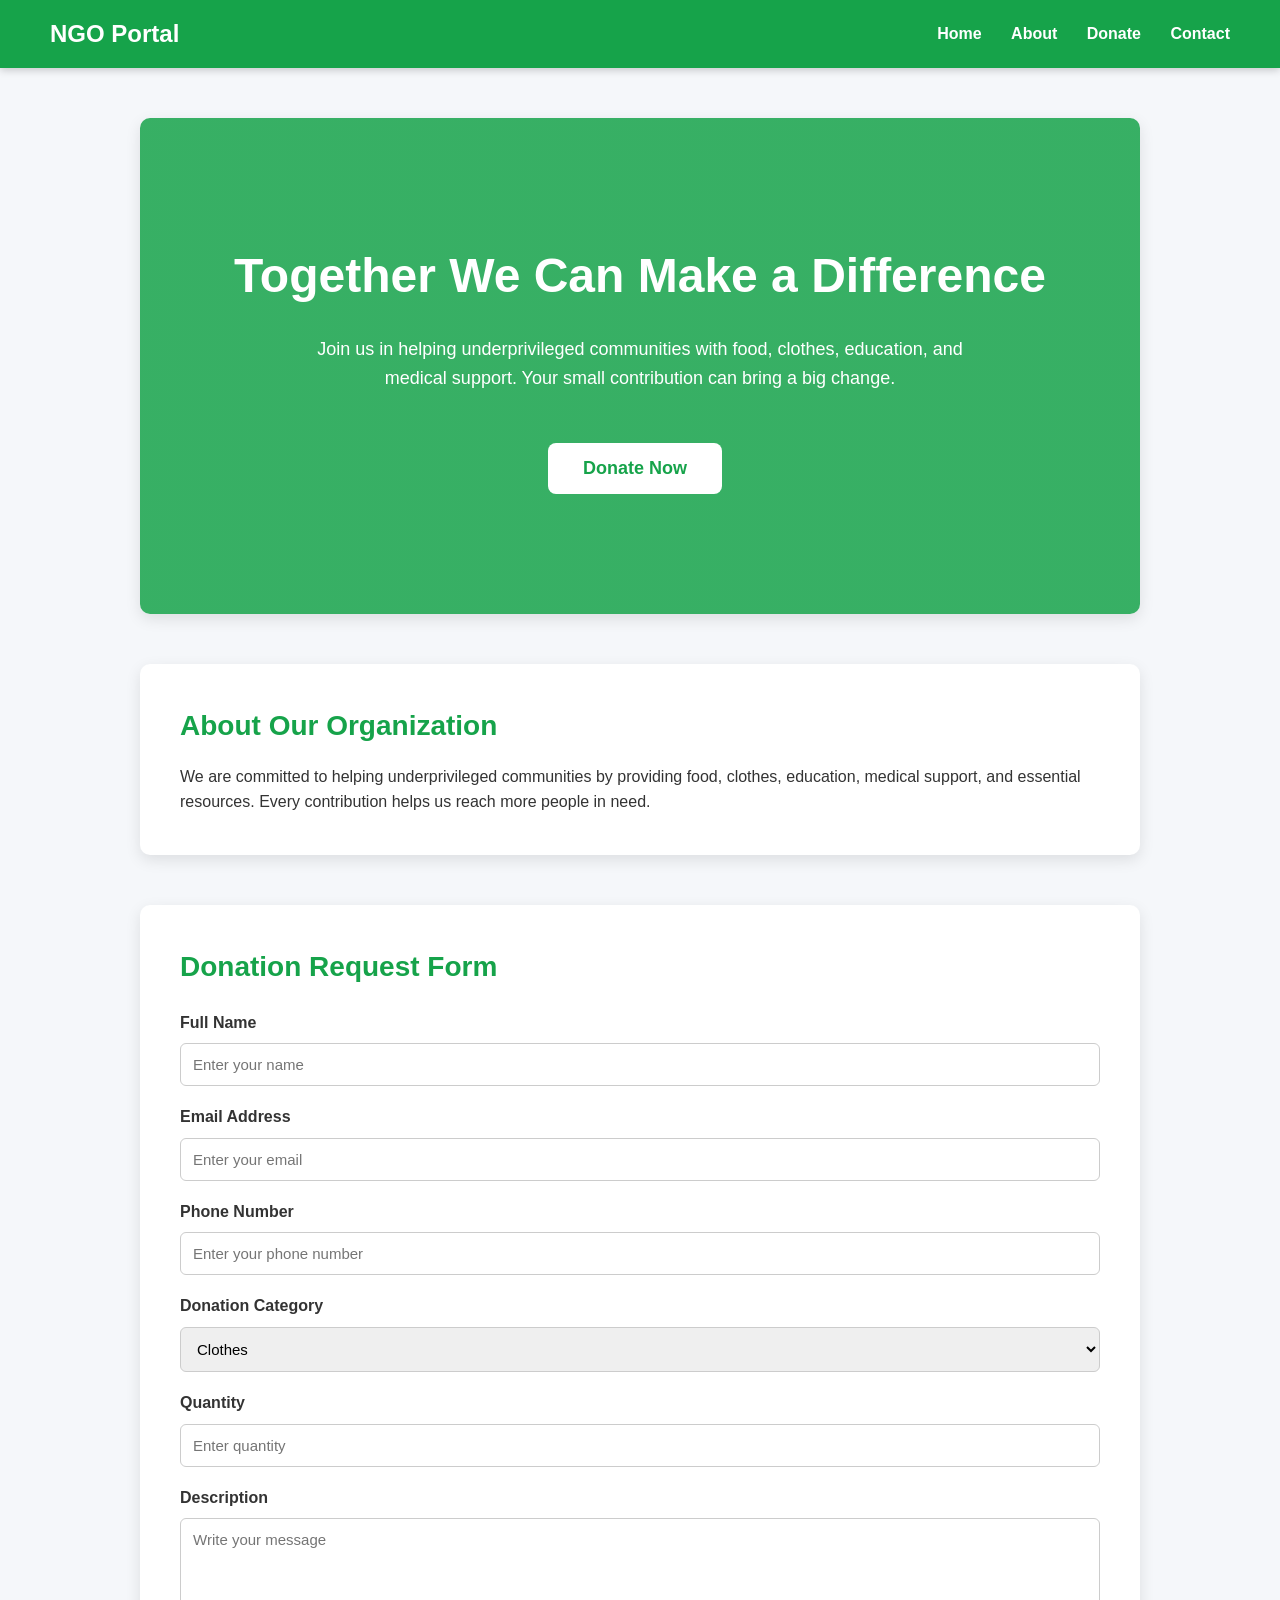
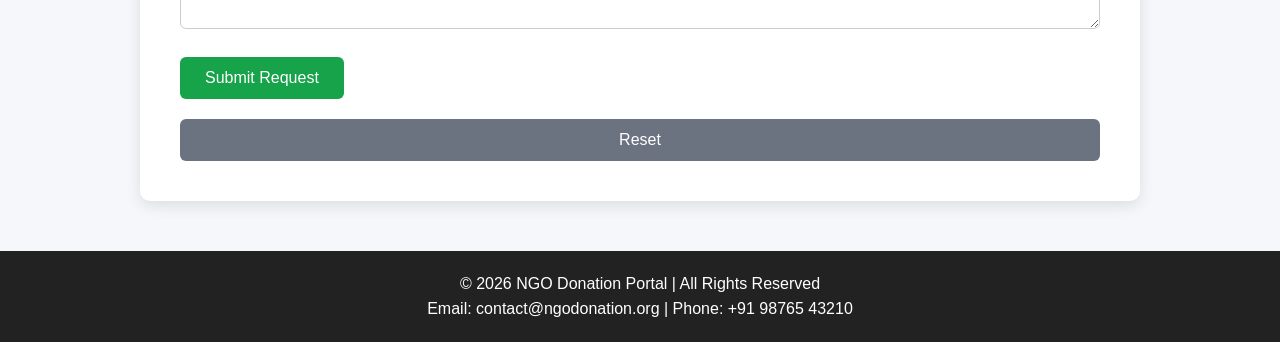
==== index.html @ 4f6d421b "Add files via upload" ====
<!DOCTYPE html>
<html lang="en">
<head>
    <meta charset="UTF-8">
    <meta name="viewport" content="width=device-width, initial-scale=1.0">
    <title>NGO Donation Portal</title>
    <style>
        * {
            margin: 0;
            padding: 0;
            box-sizing: border-box;
            font-family: Arial, Helvetica, sans-serif;
        }

        html {
            scroll-behavior: smooth;
        }

        body {
            background: #f5f7fa;
            color: #333;
            line-height: 1.6;
        }

        /* HEADER */
        header {
            background: #16a34a;
            color: white;
            padding: 15px 50px;
            display: flex;
            justify-content: space-between;
            align-items: center;
            position: sticky;
            top: 0;
            z-index: 100;
            box-shadow: 0 2px 8px rgba(0,0,0,0.2);
        }

        header .logo {
            font-size: 24px;
            font-weight: bold;
        }

        nav a {
            color: white;
            text-decoration: none;
            margin-left: 25px;
            font-weight: 600;
            transition: 0.3s;
        }

        nav a:hover {
            color: #bbf7d0;
        }

        /* HERO SECTION */
        .hero {
            background: linear-gradient(rgba(22, 163, 74, 0.85), rgba(22, 163, 74, 0.85)), 
                        url('https://images.unsplash.com/photo-1593113598332-cd288d649433?q=80&w=2070') center/cover no-repeat;
            color: white;
            text-align: center;
            padding: 120px 20px;
        }

        .hero h1 {
            font-size: 48px;
            margin-bottom: 20px;
        }

        .hero p {
            font-size: 18px;
            max-width: 700px;
            margin: 0 auto 30px auto;
        }

        .hero button {
            background: white;
            color: #16a34a;
            border: none;
            padding: 15px 35px;
            font-size: 18px;
            font-weight: bold;
            border-radius: 8px;
            cursor: pointer;
            transition: 0.3s;
        }

        .hero button:hover {
            background: #f0fdf4;
            transform: translateY(-3px);
        }

        /* SECTIONS */
        section {
            max-width: 1000px;
            margin: 50px auto;
            background: white;
            padding: 40px;
            border-radius: 10px;
            box-shadow: 0 5px 15px rgba(0,0,0,0.1);
        }

        section h2 {
            color: #16a34a;
            margin-bottom: 15px;
            font-size: 28px;
        }

        /* FORM */
        form {
            margin-top: 20px;
        }

        label {
            display: block;
            margin-top: 18px;
            font-weight: bold;
        }

        input, select, textarea {
            width: 100%;
            padding: 12px;
            margin-top: 8px;
            border: 1px solid #ccc;
            border-radius: 6px;
            font-size: 15px;
        }

        input:focus, select:focus, textarea:focus {
            border-color: #16a34a;
            outline: none;
            box-shadow: 0 0 5px rgba(22, 163, 74, 0.3);
        }

        button, input[type="reset"] {
            margin-top: 20px;
            padding: 12px 25px;
            background: #16a34a;
            color: white;
            border: none;
            border-radius: 6px;
            font-size: 16px;
            cursor: pointer;
            margin-right: 10px;
            transition: 0.3s;
        }

        button:hover {
            background: #15803d;
        }

        input[type="reset"] {
            background: #6b7280;
        }
        input[type="reset"]:hover {
            background: #4b5563;
        }

        /* FOOTER */
        footer {
            background: #222;
            color: white;
            text-align: center;
            padding: 20px;
            margin-top: 50px;
        }

        /* MOBILE */
        @media (max-width: 768px) {
            header {
                flex-direction: column;
                padding: 15px 20px;
            }
            nav {
                margin-top: 10px;
            }
            .hero h1 {
                font-size: 32px;
            }
            section {
                margin: 20px;
                padding: 25px;
            }
        }
    </style>
</head>
<body>

<!-- HEADER -->
<header>
    <div class="logo">NGO Portal</div>
    <nav>
        <a href="#">Home</a>
        <a href="#about">About</a>
        <a href="#donate">Donate</a>
        <a href="#contact">Contact</a>
    </nav>
</header>

<!-- HERO SECTION -->
<section class="hero">
    <h1>Together We Can Make a Difference</h1>
    <p>
        Join us in helping underprivileged communities with food, clothes, education, 
        and medical support. Your small contribution can bring a big change.
    </p>
    <a href="#donate"><button>Donate Now</button></a>
</section>

<!-- ABOUT SECTION -->
<section id="about">
    <h2>About Our Organization</h2>
    <p>
    We are committed to helping underprivileged communities by providing
    food, clothes, education, medical support, and essential resources.
    Every contribution helps us reach more people in need.
    </p>
</section>

<!-- DONATION FORM SECTION -->
<section id="donate">
    <h2>Donation Request Form</h2>
    <form action="#" method="post">
        <label>Full Name</label>
        <input type="text" placeholder="Enter your name" required>

        <label>Email Address</label>
        <input type="email" placeholder="Enter your email" required>

        <label>Phone Number</label>
        <input type="tel" placeholder="Enter your phone number">

        <label>Donation Category</label>
        <select>
            <option>Clothes</option>
            <option>Food</option>
            <option>Books</option>
            <option>Medical Equipment</option>
            <option>Furniture</option>
        </select>

        <label>Quantity</label>
        <input type="number" placeholder="Enter quantity">

        <label>Description</label>
        <textarea rows="5" placeholder="Write your message"></textarea>

        <button type="submit">Submit Request</button>
        <input type="reset" value="Reset">
    </form>
</section>

<!-- FOOTER -->
<footer id="contact">
    <p>© 2026 NGO Donation Portal | All Rights Reserved</p>
    <p>Email: contact@ngodonation.org | Phone: +91 98765 43210</p>
</footer>

</body>
</html>
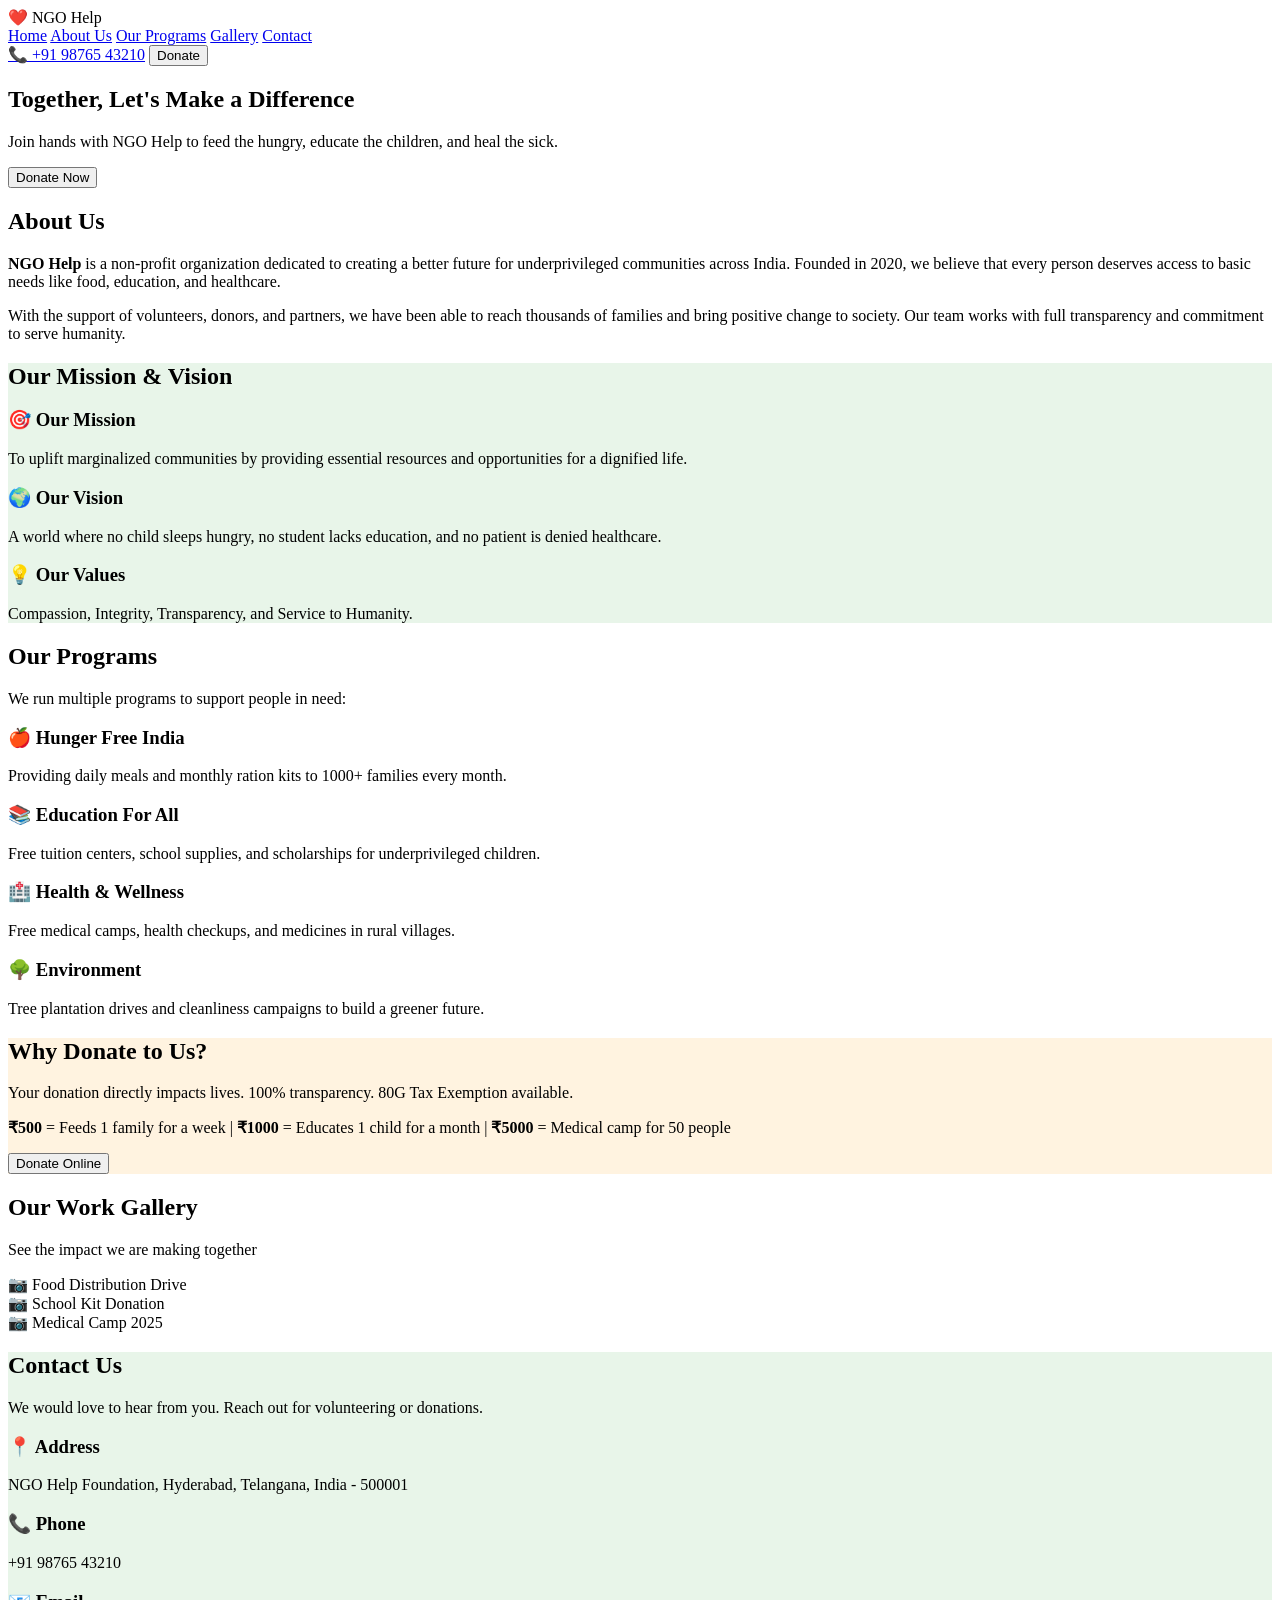
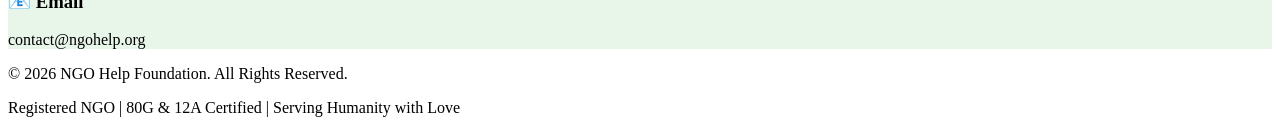
==== commit ef5a5497: "Create index.html" ====
--- a/index.html
+++ b/index.html
@@ -1,260 +1,146 @@
-<!DOCTYPE html>
-<html lang="en">
-<head>
-    <meta charset="UTF-8">
-    <meta name="viewport" content="width=device-width, initial-scale=1.0">
-    <title>NGO Donation Portal</title>
-    <style>
-        * {
-            margin: 0;
-            padding: 0;
-            box-sizing: border-box;
-            font-family: Arial, Helvetica, sans-serif;
-        }
-
-        html {
-            scroll-behavior: smooth;
-        }
-
-        body {
-            background: #f5f7fa;
-            color: #333;
-            line-height: 1.6;
-        }
-
-        /* HEADER */
-        header {
-            background: #16a34a;
-            color: white;
-            padding: 15px 50px;
-            display: flex;
-            justify-content: space-between;
-            align-items: center;
-            position: sticky;
-            top: 0;
-            z-index: 100;
-            box-shadow: 0 2px 8px rgba(0,0,0,0.2);
-        }
-
-        header .logo {
-            font-size: 24px;
-            font-weight: bold;
-        }
-
-        nav a {
-            color: white;
-            text-decoration: none;
-            margin-left: 25px;
-            font-weight: 600;
-            transition: 0.3s;
-        }
-
-        nav a:hover {
-            color: #bbf7d0;
-        }
-
-        /* HERO SECTION */
-        .hero {
-            background: linear-gradient(rgba(22, 163, 74, 0.85), rgba(22, 163, 74, 0.85)), 
-                        url('https://images.unsplash.com/photo-1593113598332-cd288d649433?q=80&w=2070') center/cover no-repeat;
-            color: white;
-            text-align: center;
-            padding: 120px 20px;
-        }
-
-        .hero h1 {
-            font-size: 48px;
-            margin-bottom: 20px;
-        }
-
-        .hero p {
-            font-size: 18px;
-            max-width: 700px;
-            margin: 0 auto 30px auto;
-        }
-
-        .hero button {
-            background: white;
-            color: #16a34a;
-            border: none;
-            padding: 15px 35px;
-            font-size: 18px;
-            font-weight: bold;
-            border-radius: 8px;
-            cursor: pointer;
-            transition: 0.3s;
-        }
-
-        .hero button:hover {
-            background: #f0fdf4;
-            transform: translateY(-3px);
-        }
-
-        /* SECTIONS */
-        section {
-            max-width: 1000px;
-            margin: 50px auto;
-            background: white;
-            padding: 40px;
-            border-radius: 10px;
-            box-shadow: 0 5px 15px rgba(0,0,0,0.1);
-        }
-
-        section h2 {
-            color: #16a34a;
-            margin-bottom: 15px;
-            font-size: 28px;
-        }
-
-        /* FORM */
-        form {
-            margin-top: 20px;
-        }
-
-        label {
-            display: block;
-            margin-top: 18px;
-            font-weight: bold;
-        }
-
-        input, select, textarea {
-            width: 100%;
-            padding: 12px;
-            margin-top: 8px;
-            border: 1px solid #ccc;
-            border-radius: 6px;
-            font-size: 15px;
-        }
-
-        input:focus, select:focus, textarea:focus {
-            border-color: #16a34a;
-            outline: none;
-            box-shadow: 0 0 5px rgba(22, 163, 74, 0.3);
-        }
-
-        button, input[type="reset"] {
-            margin-top: 20px;
-            padding: 12px 25px;
-            background: #16a34a;
-            color: white;
-            border: none;
-            border-radius: 6px;
-            font-size: 16px;
-            cursor: pointer;
-            margin-right: 10px;
-            transition: 0.3s;
-        }
-
-        button:hover {
-            background: #15803d;
-        }
-
-        input[type="reset"] {
-            background: #6b7280;
-        }
-        input[type="reset"]:hover {
-            background: #4b5563;
-        }
-
-        /* FOOTER */
-        footer {
-            background: #222;
-            color: white;
-            text-align: center;
-            padding: 20px;
-            margin-top: 50px;
-        }
-
-        /* MOBILE */
-        @media (max-width: 768px) {
-            header {
-                flex-direction: column;
-                padding: 15px 20px;
-            }
-            nav {
-                margin-top: 10px;
-            }
-            .hero h1 {
-                font-size: 32px;
-            }
-            section {
-                margin: 20px;
-                padding: 25px;
-            }
-        }
-    </style>
-</head>
-<body>
-
-<!-- HEADER -->
-<header>
-    <div class="logo">NGO Portal</div>
-    <nav>
-        <a href="#">Home</a>
-        <a href="#about">About</a>
-        <a href="#donate">Donate</a>
-        <a href="#contact">Contact</a>
-    </nav>
-</header>
-
-<!-- HERO SECTION -->
-<section class="hero">
-    <h1>Together We Can Make a Difference</h1>
-    <p>
-        Join us in helping underprivileged communities with food, clothes, education, 
-        and medical support. Your small contribution can bring a big change.
-    </p>
-    <a href="#donate"><button>Donate Now</button></a>
-</section>
-
-<!-- ABOUT SECTION -->
-<section id="about">
-    <h2>About Our Organization</h2>
-    <p>
-    We are committed to helping underprivileged communities by providing
-    food, clothes, education, medical support, and essential resources.
-    Every contribution helps us reach more people in need.
-    </p>
-</section>
-
-<!-- DONATION FORM SECTION -->
-<section id="donate">
-    <h2>Donation Request Form</h2>
-    <form action="#" method="post">
-        <label>Full Name</label>
-        <input type="text" placeholder="Enter your name" required>
-
-        <label>Email Address</label>
-        <input type="email" placeholder="Enter your email" required>
-
-        <label>Phone Number</label>
-        <input type="tel" placeholder="Enter your phone number">
-
-        <label>Donation Category</label>
-        <select>
-            <option>Clothes</option>
-            <option>Food</option>
-            <option>Books</option>
-            <option>Medical Equipment</option>
-            <option>Furniture</option>
-        </select>
-
-        <label>Quantity</label>
-        <input type="number" placeholder="Enter quantity">
-
-        <label>Description</label>
-        <textarea rows="5" placeholder="Write your message"></textarea>
-
-        <button type="submit">Submit Request</button>
-        <input type="reset" value="Reset">
-    </form>
-</section>
-
-<!-- FOOTER -->
-<footer id="contact">
-    <p>© 2026 NGO Donation Portal | All Rights Reserved</p>
-    <p>Email: contact@ngodonation.org | Phone: +91 98765 43210</p>
-</footer>
-
-</body>
-</html>+<!DOCTYPE html>
+<html lang="en">
+<head>
+    <meta charset="UTF-8">
+    <meta name="viewport" content="width=device-width, initial-scale=1.0">
+    <title>NGO Help - Serving Humanity</title>
+    <link rel="stylesheet" href="style.css"> 
+</head>
+<body>
+
+    <!-- HEADER -->
+    <header class="header-v2">
+        <div class="header-container">
+            <div class="logo-area">
+                ❤️ NGO Help
+            </div>
+
+            <nav class="main-nav">
+                <a href="#home">Home</a>
+                <a href="#about">About Us</a>
+                <a href="#programs">Our Programs</a>
+                <a href="#gallery">Gallery</a>
+                <a href="#contact">Contact</a>
+            </nav>
+
+            <div class="header-actions">
+                <a href="tel:+919876543210" class="phone">📞 +91 98765 43210</a>
+                <button class="btn-donate" onclick="window.location.href='#donate'">Donate</button>
+            </div>
+        </div>
+    </header>
+
+    <!-- BANNER SECTION -->
+    <section class="banner" id="home">
+        <h1>Together, Let's Make a Difference</h1>
+        <p>Join hands with NGO Help to feed the hungry, educate the children, and heal the sick.</p>
+        <button onclick="window.location.href='#donate'">Donate Now</button>
+    </section>
+
+    <!-- ABOUT US SECTION -->
+    <section class="session" id="about">
+        <h2>About Us</h2>
+        <p>
+            <b>NGO Help</b> is a non-profit organization dedicated to creating a better future for underprivileged communities across India. 
+            Founded in 2020, we believe that every person deserves access to basic needs like food, education, and healthcare.
+        </p>
+        <p>
+            With the support of volunteers, donors, and partners, we have been able to reach thousands of families and bring positive change to society. 
+            Our team works with full transparency and commitment to serve humanity.
+        </p>
+    </section>
+
+    <!-- MISSION & VISION SECTION -->
+    <section class="session" style="background:#e8f5e9;">
+        <h2>Our Mission & Vision</h2>
+        
+        <div class="cards">
+            <div class="card">
+                <h3>🎯 Our Mission</h3>
+                <p>To uplift marginalized communities by providing essential resources and opportunities for a dignified life.</p>
+            </div>
+            <div class="card">
+                <h3>🌍 Our Vision</h3>
+                <p>A world where no child sleeps hungry, no student lacks education, and no patient is denied healthcare.</p>
+            </div>
+            <div class="card">
+                <h3>💡 Our Values</h3>
+                <p>Compassion, Integrity, Transparency, and Service to Humanity.</p>
+            </div>
+        </div>
+    </section>
+
+    <!-- OUR PROGRAMS SECTION -->
+    <section class="session" id="programs">
+        <h2>Our Programs</h2>
+        <p>We run multiple programs to support people in need:</p>
+
+        <div class="cards">
+            <div class="card">
+                <h3>🍎 Hunger Free India</h3>
+                <p>Providing daily meals and monthly ration kits to 1000+ families every month.</p>
+            </div>
+            <div class="card">
+                <h3>📚 Education For All</h3>
+                <p>Free tuition centers, school supplies, and scholarships for underprivileged children.</p>
+            </div>
+            <div class="card">
+                <h3>🏥 Health & Wellness</h3>
+                <p>Free medical camps, health checkups, and medicines in rural villages.</p>
+            </div>
+            <div class="card">
+                <h3>🌳 Environment</h3>
+                <p>Tree plantation drives and cleanliness campaigns to build a greener future.</p>
+            </div>
+        </div>
+    </section>
+
+    <!-- DONATION SECTION -->
+    <section class="session" id="donate" style="background:#fff3e0;">
+        <h2>Why Donate to Us?</h2>
+        <p>
+            Your donation directly impacts lives. 100% transparency. 80G Tax Exemption available.
+        </p>
+        <p><b>₹500</b> = Feeds 1 family for a week | <b>₹1000</b> = Educates 1 child for a month | <b>₹5000</b> = Medical camp for 50 people</p>
+        <button class="btn-donate">Donate Online</button>
+    </section>
+
+    <!-- GALLERY SECTION -->
+    <section class="session" id="gallery">
+        <h2>Our Work Gallery</h2>
+        <p>See the impact we are making together</p>
+        <div class="cards">
+            <div class="card">📷 Food Distribution Drive</div>
+            <div class="card">📷 School Kit Donation</div>
+            <div class="card">📷 Medical Camp 2025</div>
+        </div>
+    </section>
+
+    <!-- CONTACT SECTION -->
+    <section class="session" id="contact" style="background:#e8f5e9;">
+        <h2>Contact Us</h2>
+        <p>We would love to hear from you. Reach out for volunteering or donations.</p>
+        <div class="cards">
+            <div class="card">
+                <h3>📍 Address</h3>
+                <p>NGO Help Foundation, Hyderabad, Telangana, India - 500001</p>
+            </div>
+            <div class="card">
+                <h3>📞 Phone</h3>
+                <p>+91 98765 43210</p>
+            </div>
+            <div class="card">
+                <h3>📧 Email</h3>
+                <p>contact@ngohelp.org</p>
+            </div>
+        </div>
+    </section>
+
+    <!-- FOOTER -->
+    <footer>
+        <p>© 2026 NGO Help Foundation. All Rights Reserved.</p>
+        <p>Registered NGO | 80G & 12A Certified | Serving Humanity with Love</p>
+    </footer>
+
+</body>
+</html>
